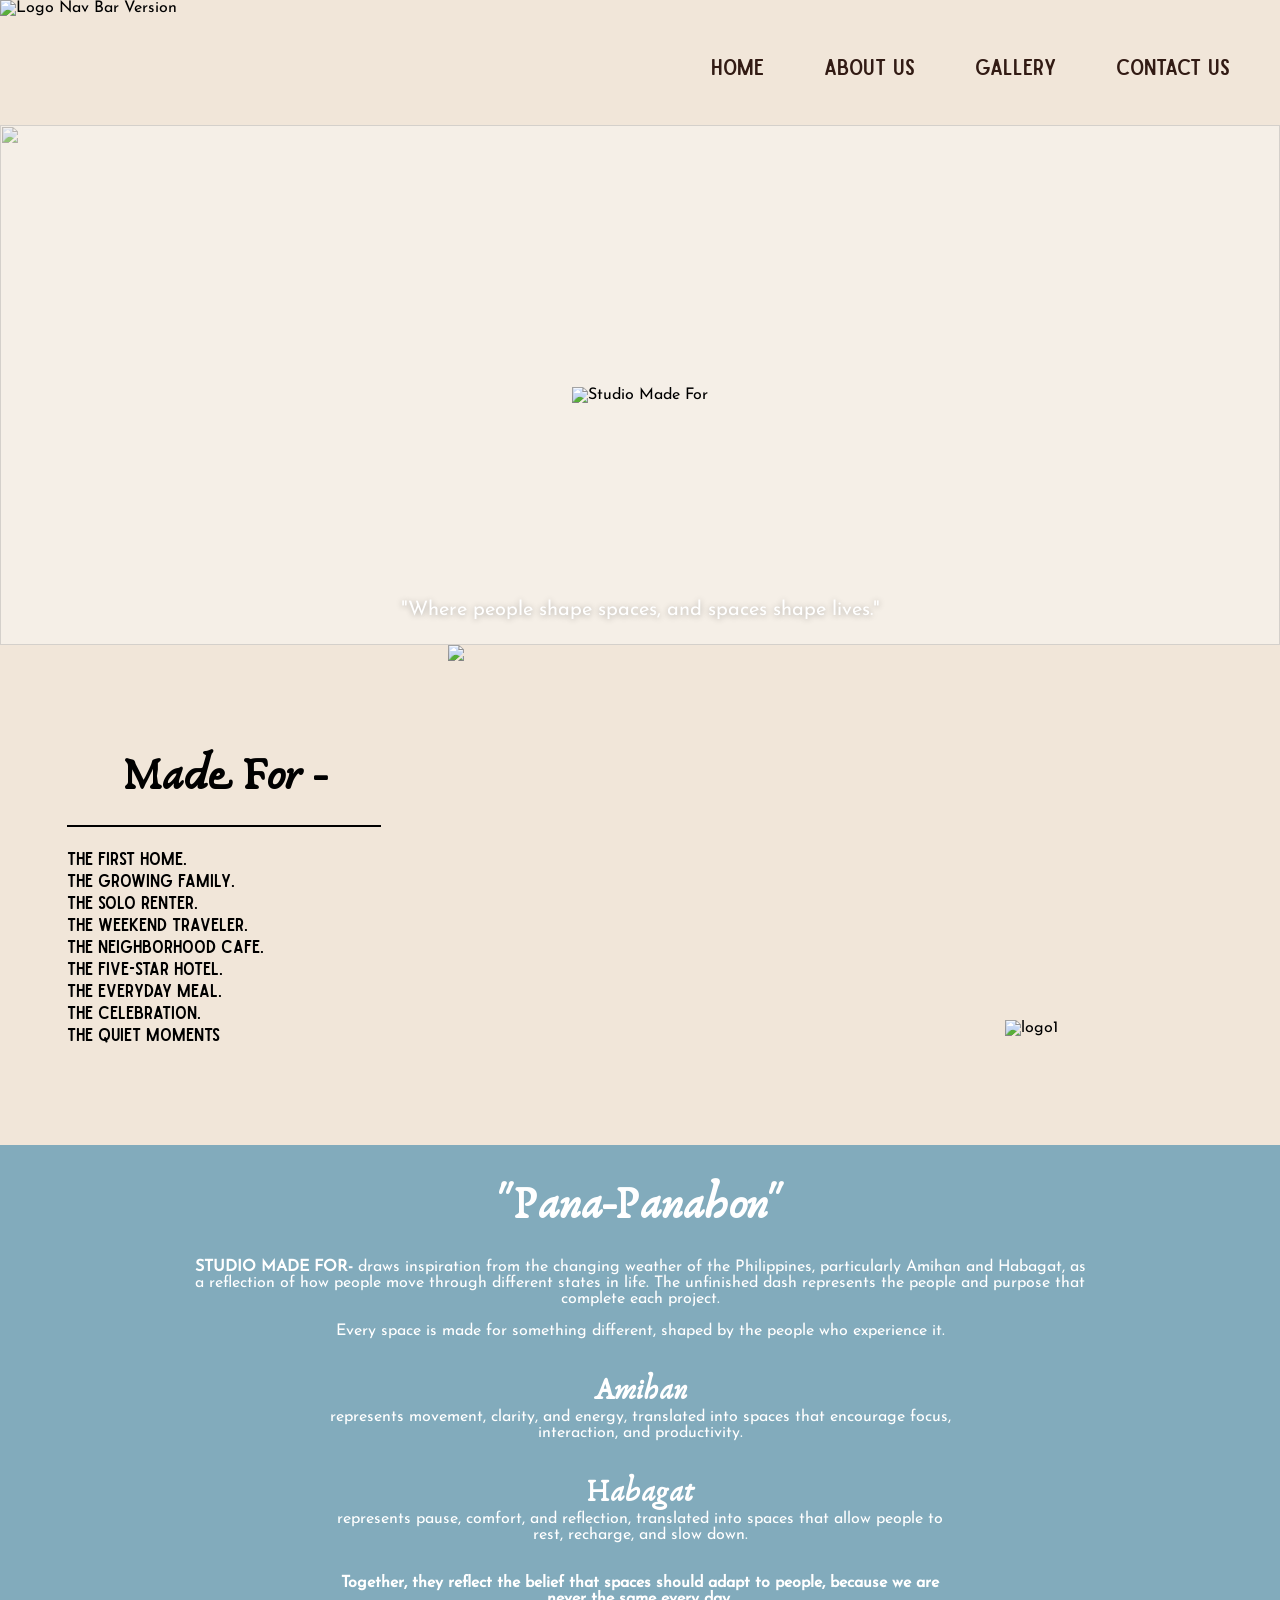
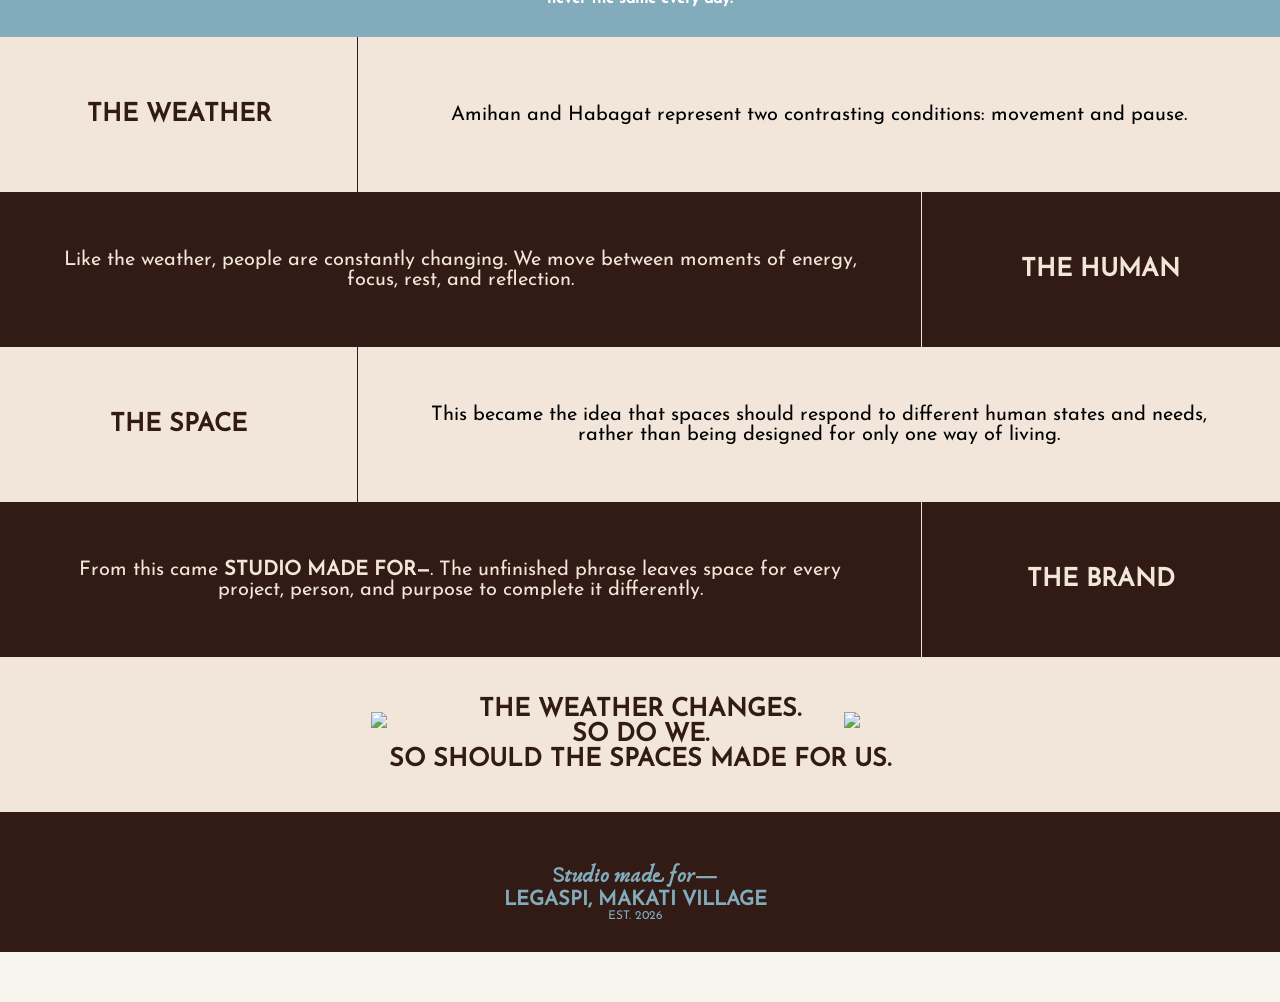
==== html/index.html @ 664d5ade "Organized html and css files Organized the html and css files into respective named folders. Asset f" ====
<!DOCTYPE html>
<html lang="en">
<head>
    <meta charset="UTF-8">
    <meta name="viewport" content="width=device-width, initial-scale=1.0">
    <link rel="stylesheet" href="../css/styles.css">
    <title>Home | Studio Made For—</title>
</head>
<body>
    <!-- Nav bar -->
    <header>
        <div id="nav_logo">
            <img id="nav_bar_logo" src="../assets/logo_assets/navLogo.png" alt="Logo Nav Bar Version">
        </div>
        <div id="nav_links">
            <nav>
                <ul>
                    <!-- hyperlinks go here -->
                    <li><a href="index.html" class="button">HOME</a></li>
                    <li><a href="aboutUs.html" class="button">ABOUT US</a></li>
                    <li><a href="gallery.html" class="button">GALLERY</a></li>
                    <li><a href="#4" class="button">CONTACT US</a></li>
                </ul>
            </nav>
        </div>
    </header>

    <main>
        <!-- big logo section -->
        <section id="title">
            <img class="header_bg" src="../assets/website_assets/clientLounge.JPG" alt="">
            <div id="title_content">
                <div id="main_logo_div">
                <img id="main_logo" src="../assets/logo_assets/logo_8.png" alt="Studio Made For">
                </div>
            <p id="quote">"Where people shape spaces, and spaces shape lives."</p>
            </div>
        </section>

        <section id="made-for">
            <div id="made-for_text">
                <h1>Made For -</h1>
                <div class="line"></div>
                <ul id="content_list">
                    <li>THE FIRST HOME.</li>
                    <li>THE GROWING FAMILY.</li>
                    <li>THE SOLO RENTER.</li>
                    <li>THE WEEKEND TRAVELER.</li>
                    <li>THE NEIGHBORHOOD CAFE.</li>
                    <li>THE FIVE-STAR HOTEL.</li>
                    <li>THE EVERYDAY MEAL.</li>
                    <li>THE CELEBRATION.</li>
                    <li>THE QUIET MOMENTS</li>
                </ul>
            </div>
            <div id="made-for_img">
                <img src = "../assets/website_assets/ceoOffice.JPG">
            </div>
        </section>

        <section id="pana-panahon">

            <div id="asset1">
                <img id="logo_design1" src="../assets/logo_assets/logo_1.png" alt="logo1">
            </div>
            <div id="asset2">
                <img id="logo_design1" src="../assets/logo_assets/logo_1.png" alt="logo1">
            </div>

            <div id="content2">
                <h2 id="h2_light_bg">"Pana-Panahon"</h2>
                <p class="light_bg">
                    <strong>STUDIO MADE FOR-</strong> draws inspiration from the changing weather of the Philippines, 
                    particularly Amihan and Habagat, as a reflection of how people move through different states in 
                    life. The unfinished dash represents the people and purpose that complete each project.
                </p>
                <br>
                <p class="light_bg">
                    Every space is made for something different, shaped by the people who experience it.
                </p>
                <br>
                <br>
                <div id="content3">
                    <h3>Amihan</h3>
                    <p class="light_bg">represents movement, clarity, and energy, translated into spaces that encourage focus, interaction, and productivity.</p>

                    <br>
                    <br>

                    <h3>Habagat</h3>
                    <p class="light_bg">represents pause, comfort, and reflection, translated into spaces that allow people to rest, recharge, and slow down.</p>

                    <br>
                    <br>

                    <p class="light_bg"><strong>Together, they reflect the belief that spaces should adapt to people, because we are never the same every day.</strong></p>
                </div>
            </div>
        </section>

        <section id="weather">
            <div class="big_left"><h2>THE WEATHER</h2></div>
            <div class="text_right"><p>Amihan and Habagat represent two contrasting conditions: movement and pause.</p></div>
        </section>

        <section id="human">
            <div class="text_left"><p class="dark_bg">Like the weather, people are constantly changing. We move between moments of energy, focus, rest, and reflection.</p></div>
            <div class="big_right"><h2 class="dark_bg">THE HUMAN</h2></div>
        </section>

        <section id="space">
            <div class="big_left"><h2>THE SPACE</h2></div>
            <div class="text_right"><p>This became the idea that spaces should respond to different human states and needs, rather than being designed for only one way of living.</p></div>
        </section>

        <section id="brand">
            <div class="text_left"><p class="dark_bg">From this came <strong>STUDIO MADE FOR&mdash;</strong>. The unfinished phrase leaves space for every project, person, and purpose to complete it differently.</p></div>
            <div class="big_right"><h2 class="dark_bg">THE BRAND</h2></div>
        </section>

        <div id="idk"><h2>THE WEATHER CHANGES. <br> SO DO WE. <br> SO SHOULD THE SPACES MADE FOR US.</h2></div>

    </main>

     <!-- footer -->
    <footer>
        <div id="footer_left"><img src="../assets/logo_assets/logo_l.png"></div>
        <div id="footer_div">
            <h1 id="footer_name">Studio made for&mdash;</h1>
            <h2 id="footer_text">LEGASPI, MAKATI VILLAGE</h2>
            <p id="est">EST. 2026</p>
        </div>
        <div id="footer_right"><img src="../assets/logo_assets/logo_r.png"></div>
    </footer>

</body>
</html>
---- css/styles.css ----
* {
    margin: 0;
    padding: 0;
}

@font-face {
    font-family: 'Anaktoria';
    font-style: normal;
    font-weight: normal;
    src: local('Anaktoria'), url('../fonts/Anaktoria.woff') format('woff');
}

@font-face {
    font-family: 'Sailors';
    font-style: normal;
    font-weight: bold;
    src: local('Sailors'), url('../fonts/sailors-slant.ttf') format('truetype');
}

@font-face {
    font-family: 'JosefinSans';
    font-style: normal;
    font-weight: normal;
    src: local('JosefinSans'), url('../fonts/JosefinSans-VariableFont_wght.ttf') format('truetype');
}

header {
    position: relative;
    height: 125px;
    overflow: auto;
    background-color: #f1e6d9;
    align-content: center;
}

img {
    max-width: 100%;
    max-height: 100%;
}

#nav_logo {
    float: left;
    width: auto;
    height: 125px;
}

#nav_logo img {
    display: block;
    height: 125px;
    width: auto;
    max-width: none;
    max-height: none;
}

#nav_links{
    float: right;
    padding-top: 39px;
    padding-right: 20px;
    font-size: 22px;
}

ul {
    list-style-type: none;
    margin: 0;
    padding: 0;
    overflow: visible;
    font-family: "Sailors";
}

li {
    float: left;
}

li a {
    display: block;
    color: #321b14;
    text-align: center;
    text-decoration: none;
}

a.button {
    padding: 15px 30px;
    border-radius: 6px;
    text-decoration: none;
}

li a:hover {
    background-color: #82abbc;
    box-shadow: 5px 5px rgba(0, 0, 0, 0.2);
    color: #f8f5ef;
}

h1 {
    font-family: "Anaktoria";
    font-size: 46px;
}

.subheader {
    font-family: "Sailors";
}

body {
    background-color: #f8f5ef;
    font-family: "JosefinSans"
}

#quote {
    font-family: "JosefinSans";
    color: #974316;
    font-size: 20px;
}

#main_logo_div {
    overflow: hidden;
    height: 650px;
    margin: -80px 0px -120px -0px;
    align-content: center;
}


#title {
    position: relative;
    height: 520px;
    overflow: hidden;
    display: flex;
    align-items: center;
    justify-content: center;
    text-align: center;
}

/* header background photo */
#title > .header_bg {
    position: absolute;
    inset: 0;
    width: 100%;
    height: 100%;
    max-width: none;
    max-height: none;
    object-fit: cover;
}

/* same tint as the gallery header */
#title::after {
    content: "";
    position: absolute;
    inset: 0;
    background-color: rgba(241, 230, 217, 0.4);
}

/* logo + quote sit above the photo and tint */
#title_content {
    position: relative;
    z-index: 1;
}

#title #quote {
    color: #fff;
    text-shadow: 0 1px 6px rgba(0, 0, 0, 0.3);
}

#made-for {
    background-color: #f1e6d9;
    height: 500px;
    display: flex;
    align-items: center;
}

.line {
    height: 2px;
    background-color: #000;
    width: 70%;
    margin: 20px auto;
}

#made-for_text {
    display: flex;
    flex-direction: column;
    justify-content: center;
    align-items: center;
    width: 35%;
    height: 100%;
    min-width: 286px;
}

#content_list {
    text-align: left;
    width: 70%;
}


/*PLACEHOLDER*/
#made-for_img {
    flex: 1;
    min-width: 0;
    height: 100%;
    margin: 0;
    max-height: none;
    object-fit: cover;
    display: block;
}

#content_list li {
    float: none;
    font-size: 18px;
}

#pana-panahon {
    background-color: #82abbc;
    display: flow-root;
}

#content2 {
    width: 70%;
    margin: 0 auto;
    padding-top: 30px;
    overflow: visible;
}

#content3 {
    display: flex;
    flex-direction: column;
    align-items: center;
    width: 70%;
    margin: 0 auto;
    text-align: center;
    padding-bottom: 30px;
}

p {
    text-align: center;
}

.light_bg {
    color: #fff;
}

#h2_light_bg {
    font-family: "Anaktoria";
    font-size: 46px;
    color: #fff;
    text-align: center;
    padding-bottom:25px;
}

h2 {
    font-family: "JosefinSans";
    font-size: 25px;
    color: #321b14;
    text-align: center;
}

h3 {
    font-family: "Anaktoria";
    font-size: 30px;
    color: #fff;
    text-align: center;
}

#asset1 {
    width: 550px;
    margin-left: -275px;
    margin-right: -75px;
    margin-top: -125px;
    float: left;
    overflow: hidden;
}

#asset2 {
    width: 550px;
    margin-right: -275px;
    margin-left: -75px;
    margin-top: -125px;
    float: right;
    overflow: hidden;
}

#weather, #space {
    display: grid;
    grid-template-columns: 28% 72%;
    min-height: 155px;
    align-items: stretch;
}

#human, #brand{
    display: grid;
    grid-template-columns: 72% 28%;
    min-height: 155px;
    align-items: stretch;
}

#idk {
    display: grid;
    min-height: 155px;
    align-items: stretch;
}

.dark_bg {
    color:#f1e6d9;
}

.big_left, .big_right, .text_right, .text_left{
    align-content: center;
}

.big_left, .text_right {
    background-color: #f1e6d9;
}

.text_left, .text_right {
    font-size: 20px;
    padding: 5%
}

.big_left{
    float: left;
    border-right: 1px solid #321b14;
}

.text_left{
    float: left;
    border-right: 1px solid #f1e6d9;
}

.big_right, .text_left {
    float: right;
    background-color: #321b14;
}

#idk {
    align-content: center;
    font-size: 20px;
    background-color: #f1e6d9;
    min-height: 155px;
}

footer {
    display: flex;
    justify-content: center;
    text-align: center;
    background-color: #321b14;
}

#footer_div {
    display: flex;
    flex-direction: column;
    align-items: center;
    margin-bottom: 30px;
    margin-top: 50px;
    padding-left: 40px;
}

#footer_left {
    width: 300px;
    overflow: hidden;
    margin-left: -600px;
    margin-top: -100px;
    margin-bottom: -50px;
    margin-right: -65px;
    float: left;
}

#footer_right {
    width: 300px;
    overflow: hidden;
    margin-right: -550px;
    margin-left: -65px;
    margin-top: -100px;
    margin-bottom: -50px;
    float: right;
}

#footer_text, #footer_name, #est {
    color: #82abbc;
}

#footer_name {
    font-size: 22px;
}

#footer_text {
    font-size: 20px;
}

#est {
    font-size: 12px;
}
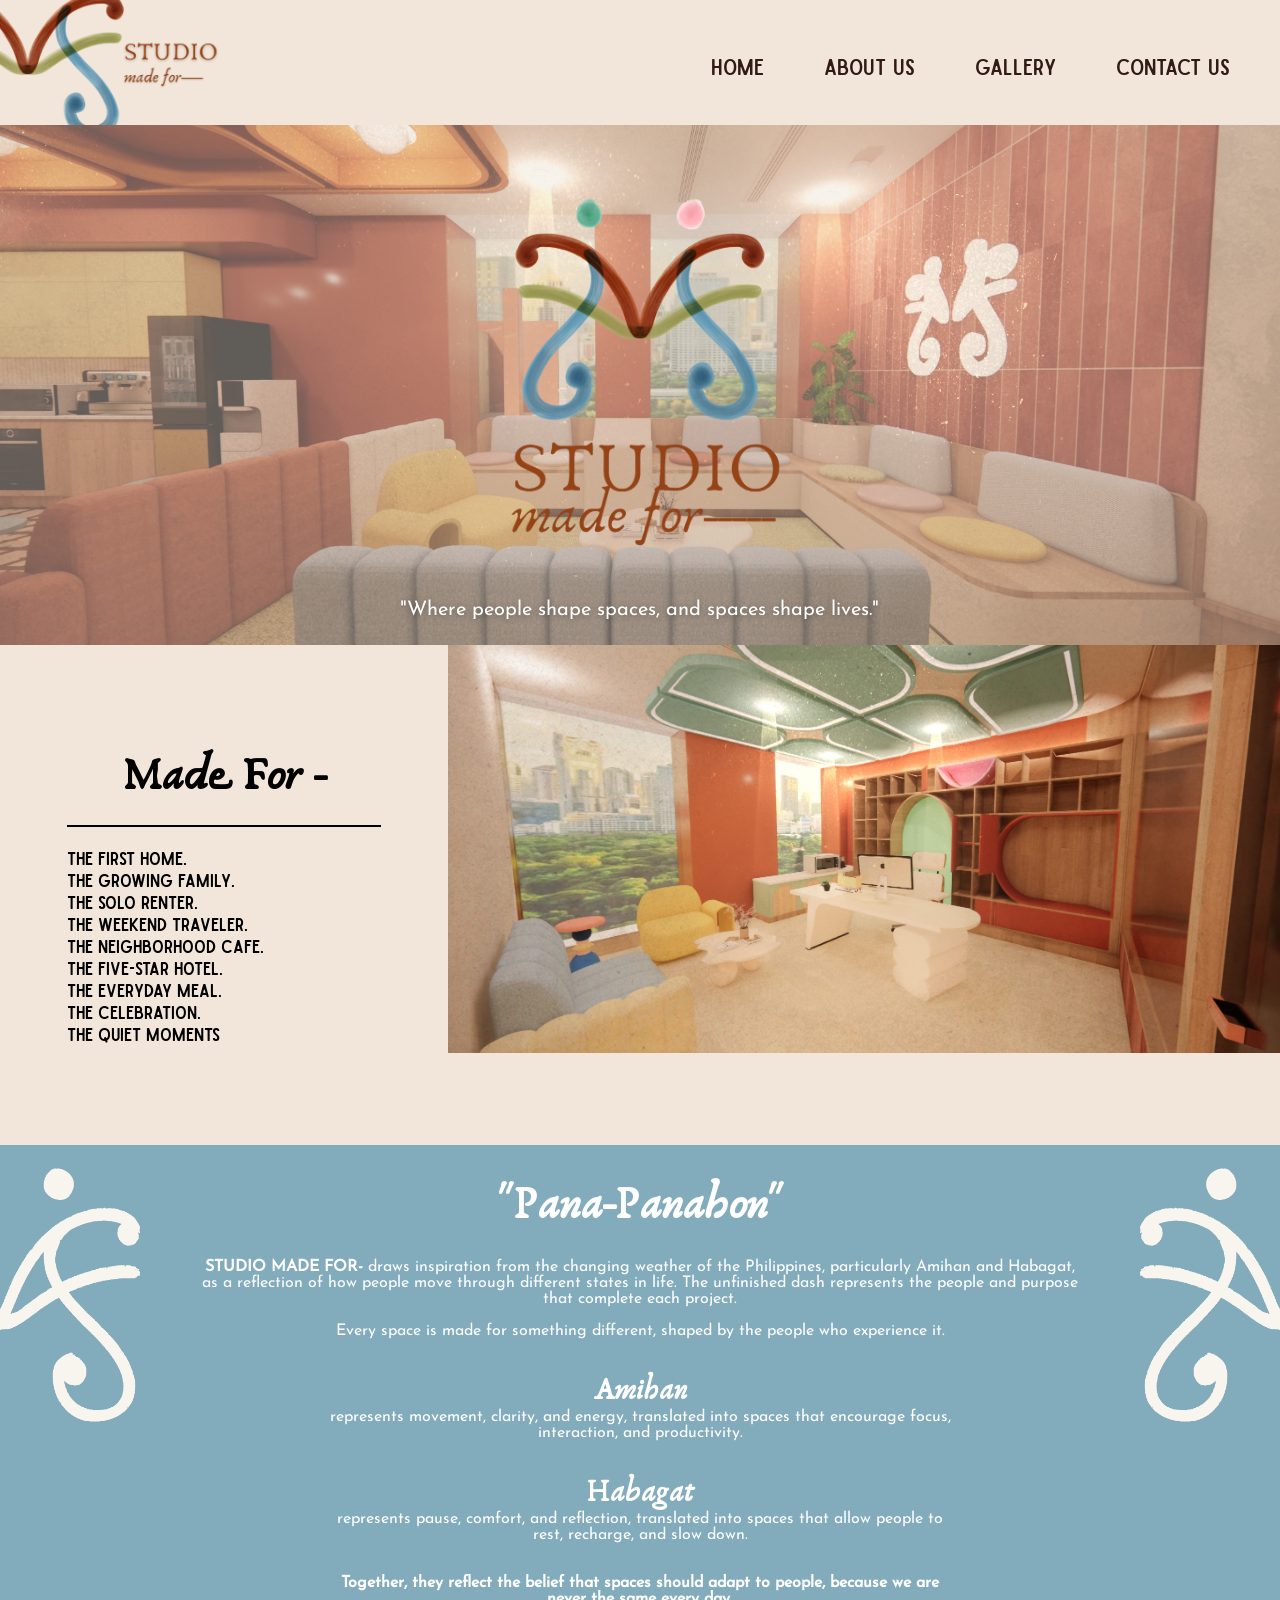
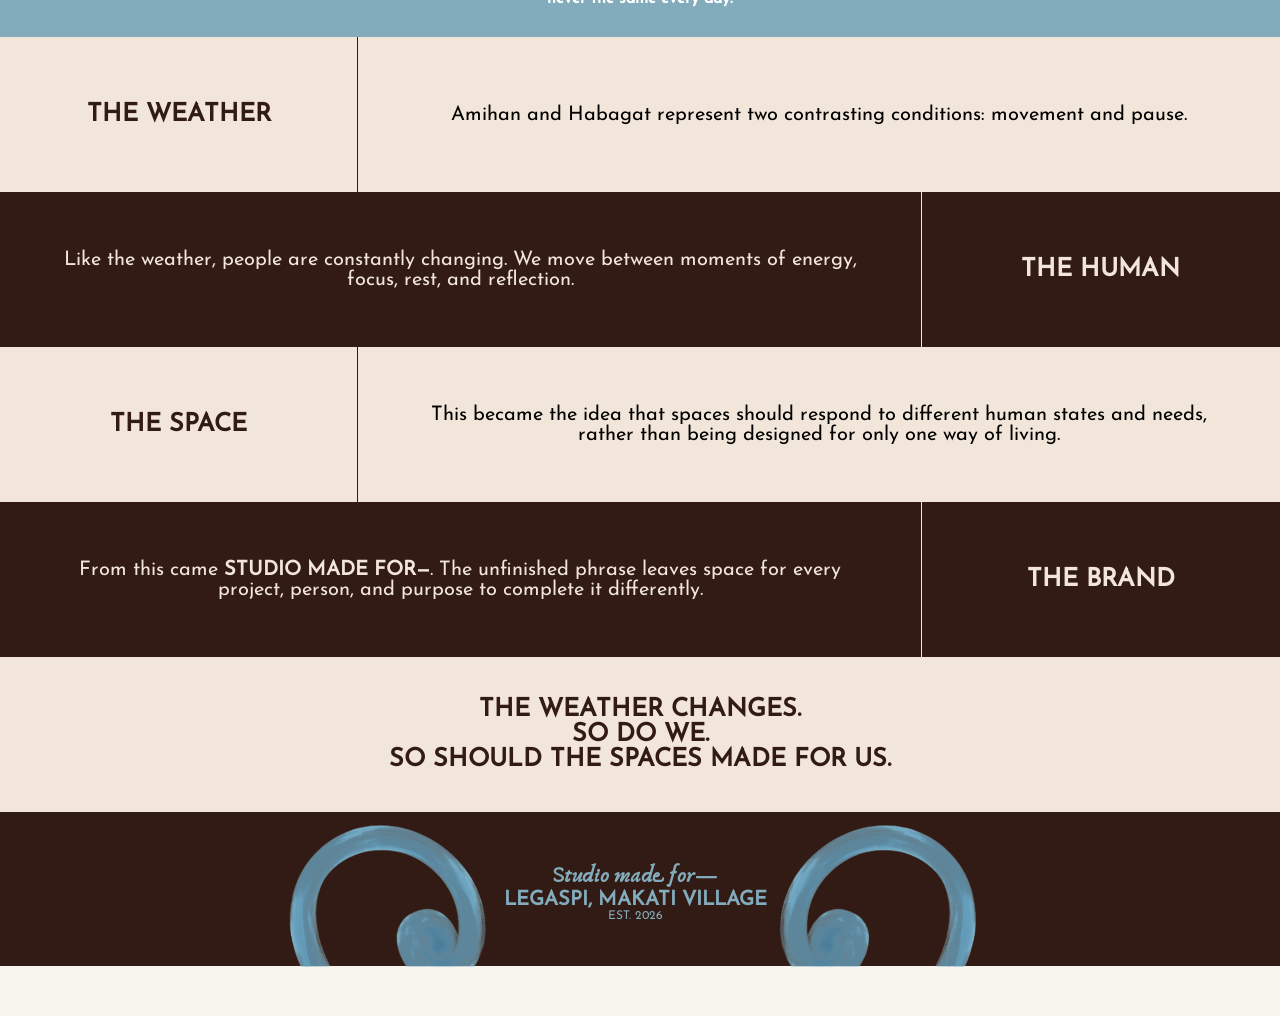
==== commit 3b577dd8: "Contact page & added additonal assest and fonts" ====
--- a/html/index.html
+++ b/html/index.html
@@ -19,7 +19,7 @@
                     <li><a href="index.html" class="button">HOME</a></li>
                     <li><a href="aboutUs.html" class="button">ABOUT US</a></li>
                     <li><a href="gallery.html" class="button">GALLERY</a></li>
-                    <li><a href="#4" class="button">CONTACT US</a></li>
+                    <li><a href="contactUs.html" class="button">CONTACT US</a></li>
                 </ul>
             </nav>
         </div>
--- a/css/styles.css
+++ b/css/styles.css
@@ -22,6 +22,13 @@
     font-style: normal;
     font-weight: normal;
     src: local('JosefinSans'), url('../fonts/JosefinSans-VariableFont_wght.ttf') format('truetype');
+}
+
+@font-face {
+    font-family: 'Barlow';
+    font-style: normal;
+    font-weight: normal;
+    src: local('Barlow'), url('../fonts/BarlowSemiCondensed-semibold.ttf') format('truetype');
 }
 
 header {
